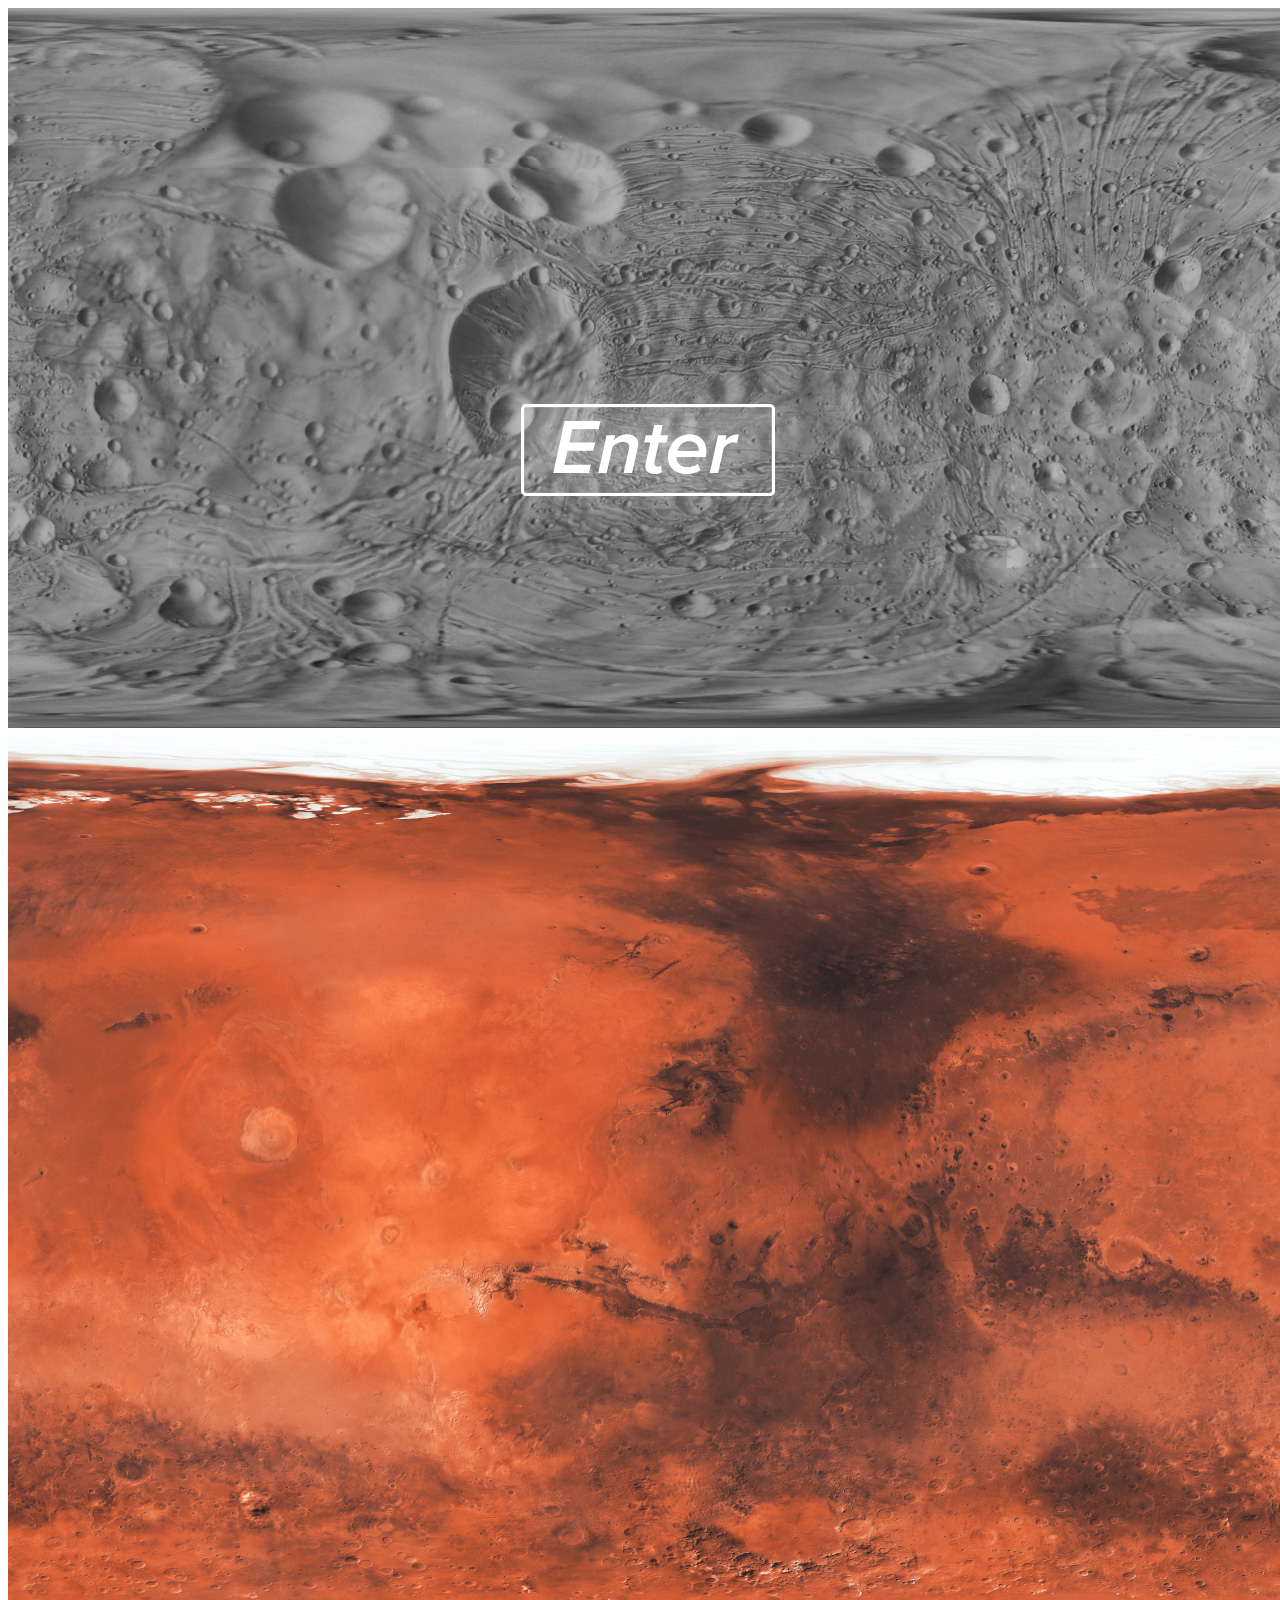
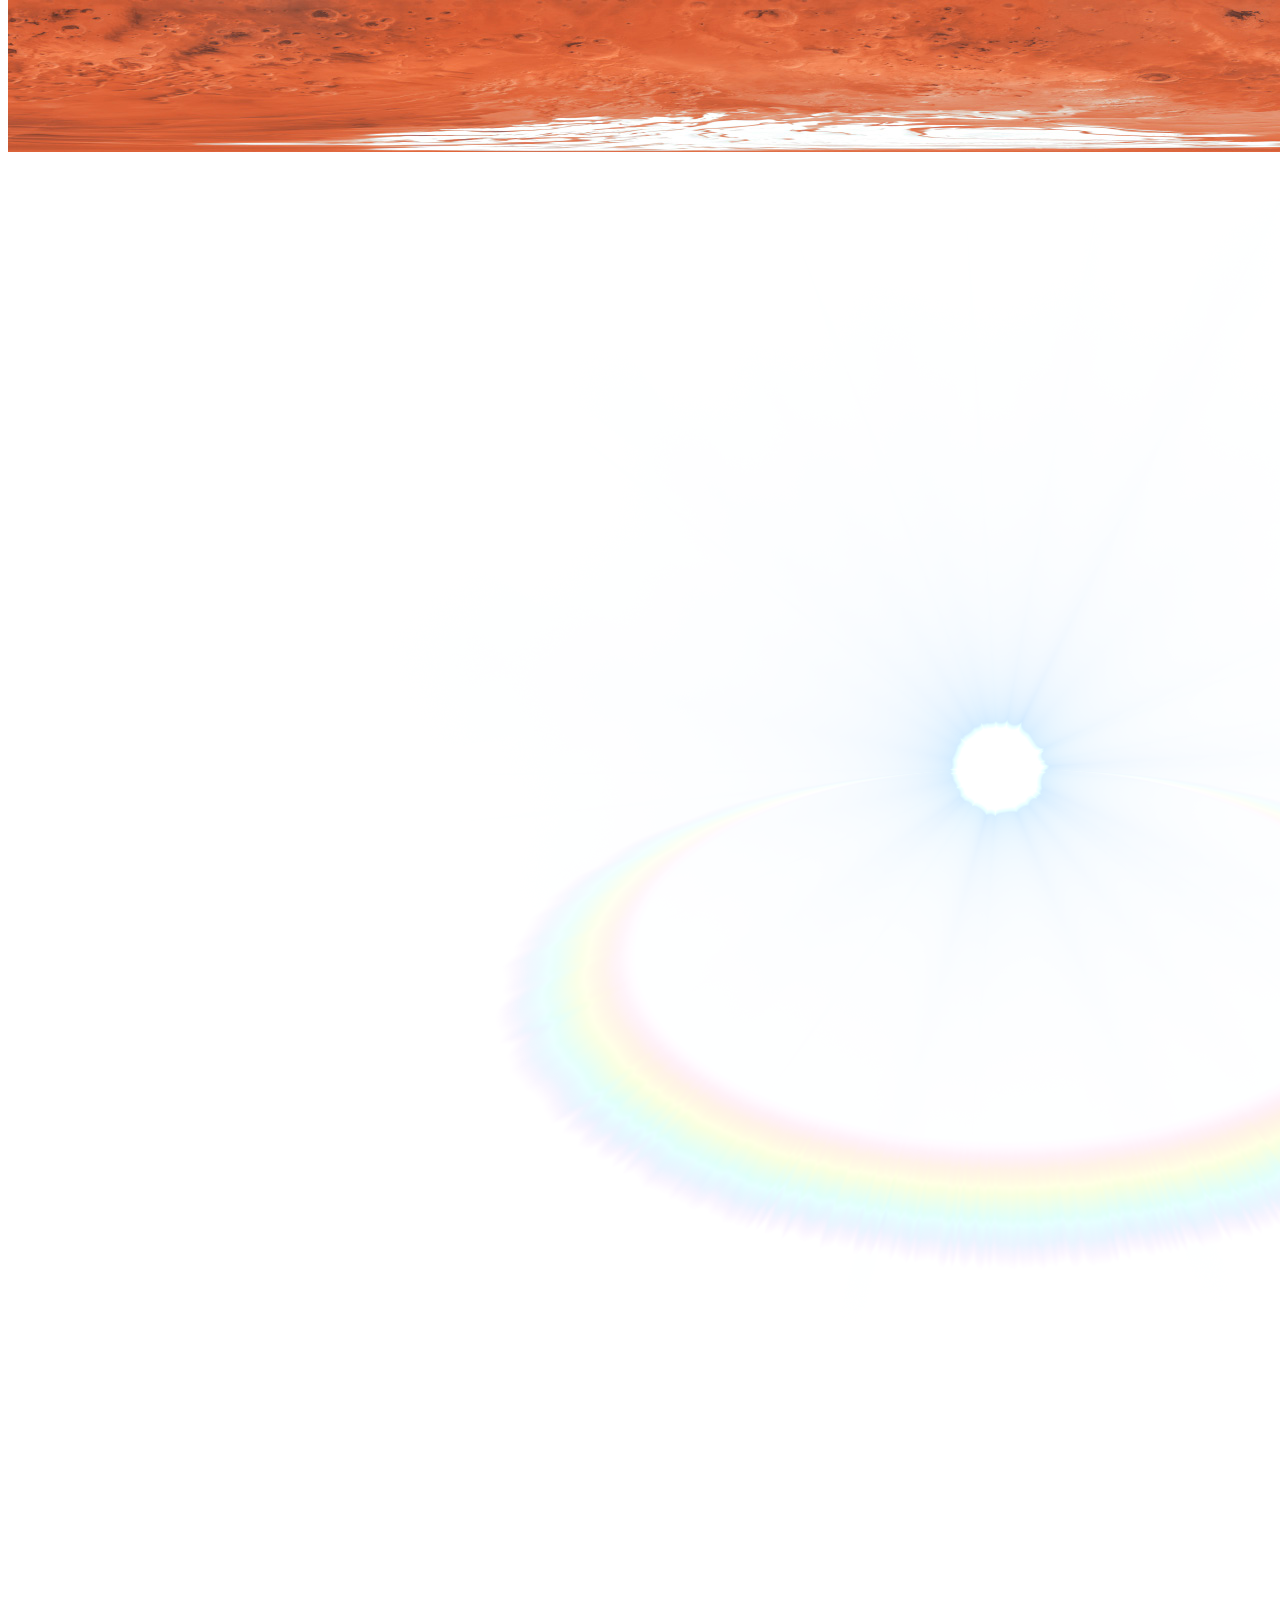
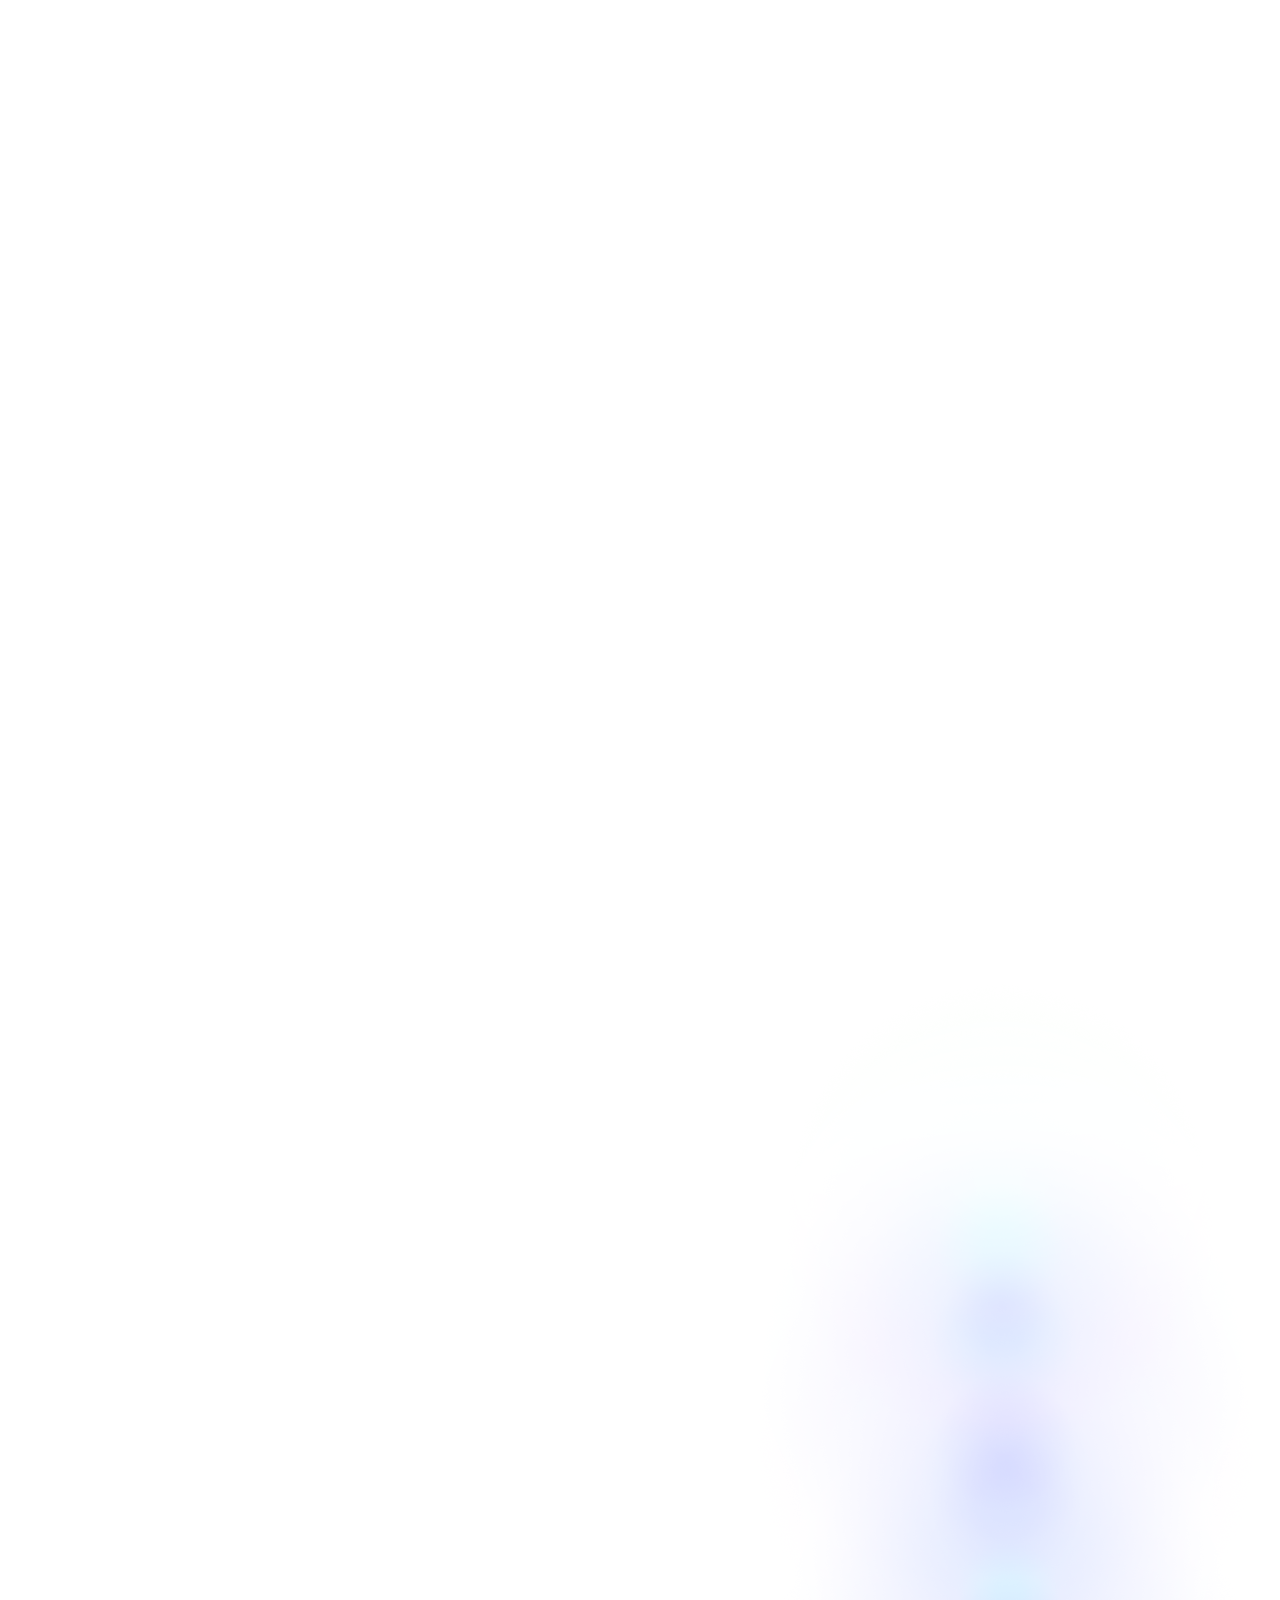
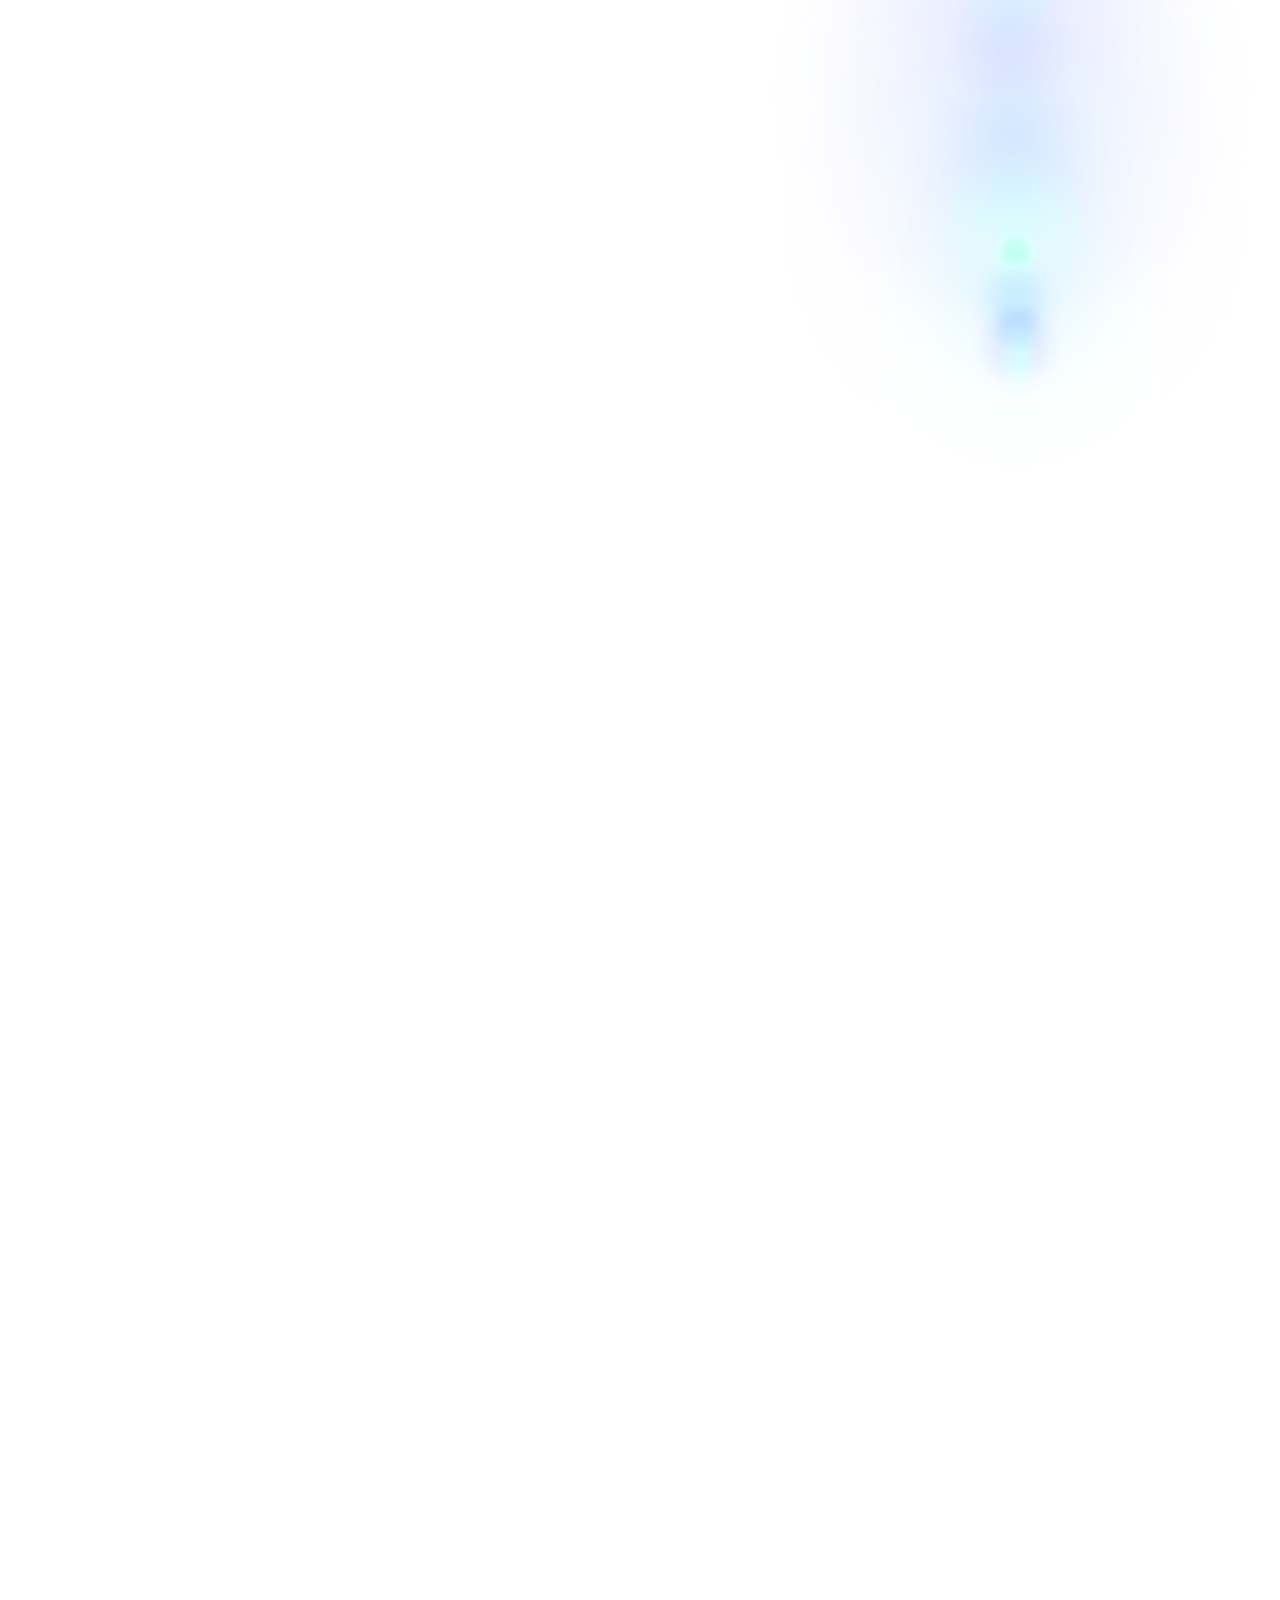
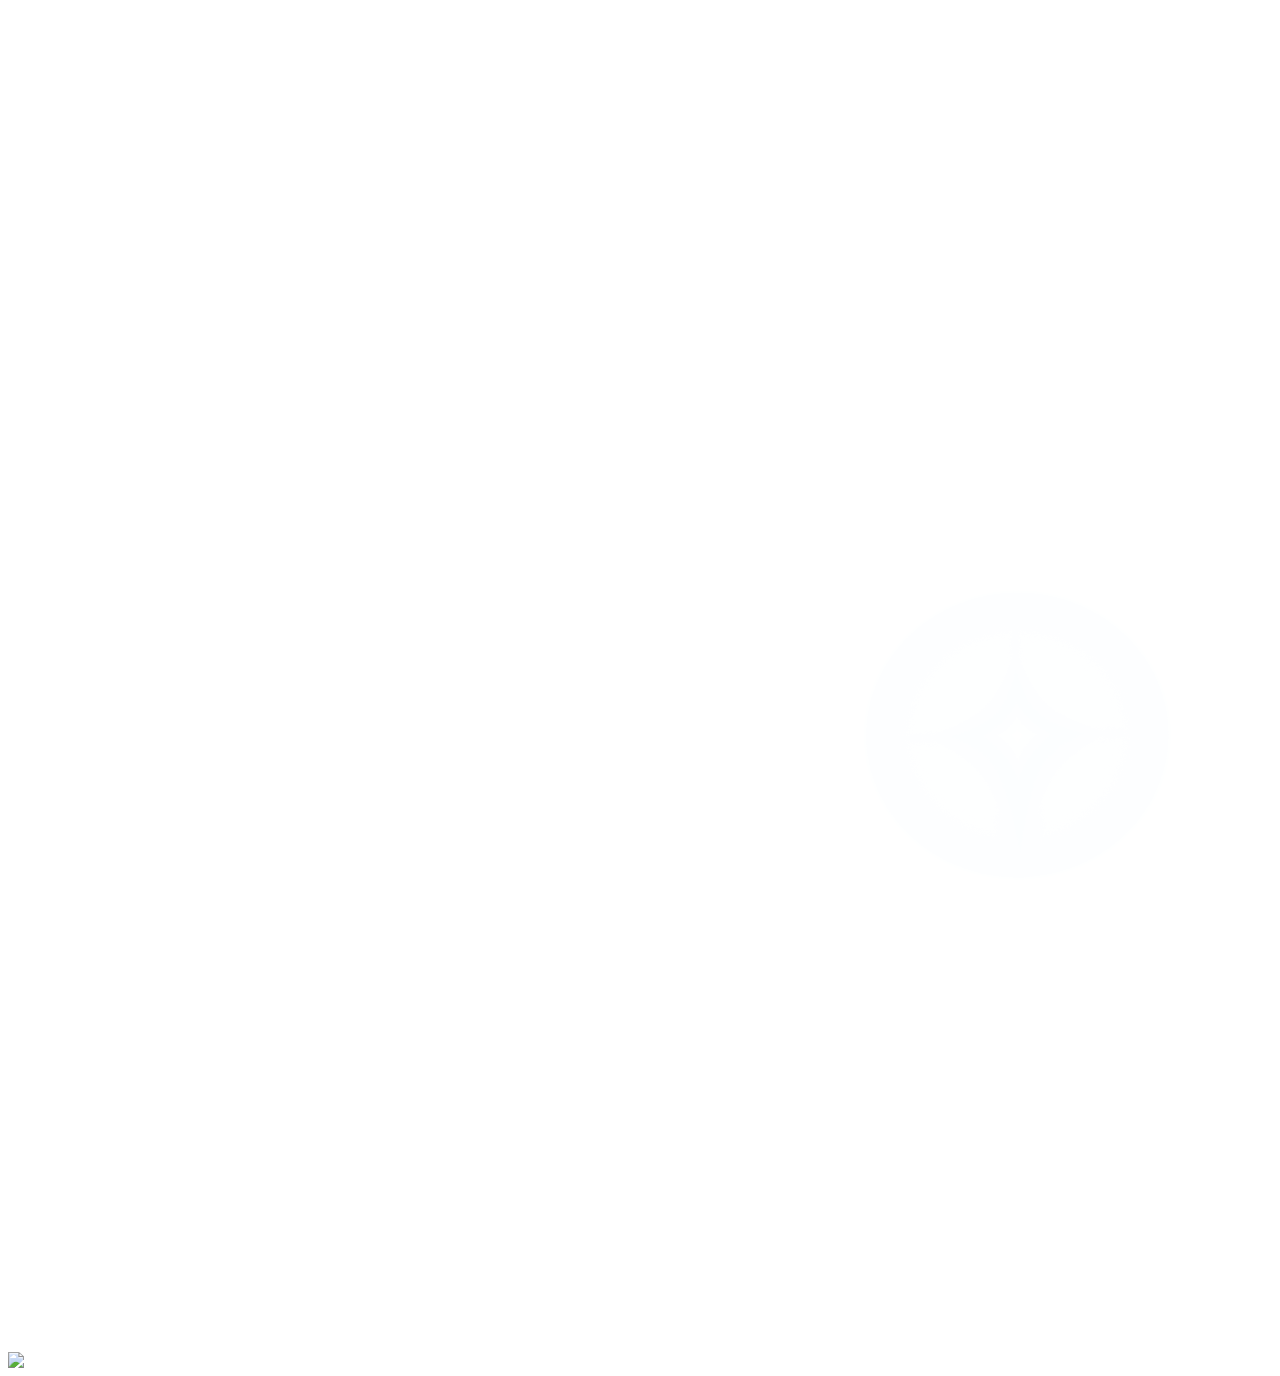
==== phobos.html @ ca73efae "index & noise update" ====
<html>
  <head>
      <title>Phobos Route</title>
      <meta name="description" content="A-Frame Examples">  
      <script src="https://aframe.io/releases/1.1.0/aframe.min.js"></script>
      <script src="https://cdn.rawgit.com/matthewbryancurtis/aframe-star-system-component/db4f1030/index.js"></script>
      <link rel="stylesheet" href="./Scripts/styles.css">
     
     <script>
      
        // runs when user clicks button
         AFRAME.registerComponent('start', {
    
      init: function()
      {
        // block pointer events until buttonEnter is clicked
        let uiDiv = document.getElementById("uiDiv");
        uiDiv.style["pointer-events"] = "auto";
    
        // set up background blocker
        uiDiv.style["background-color"] = "rgba(0, 0, 0, 0.75)";
    
        // indicate clickable with hand cursor (desktop)
        let buttonEnter = document.getElementById("buttonEnter");
        buttonEnter.style.cursor = "pointer";
    
        // fade-in functionality
        let fadeIn = function()
        {
          // allow point events again
          uiDiv.style["pointer-events"] = "none";
    
          // sounds can only be triggered after a mouse interaction
          let soundPlayer = document.querySelector("#ambientSound");
          soundPlayer.components.sound.playSound();
    
          // remove startButton
          buttonEnter.parentNode.remove(buttonEnter);
    
          // fade out uiDiv background
          uiDiv.style["background-color"] = "rgba(0, 0, 0, 0.0)";
            uiDiv.style["transition"] = "background-color 1000ms linear";
        }
    
        // activate for desktop/touchscreen
        buttonEnter.addEventListener('touchstart', fadeIn);
        buttonEnter.addEventListener('mousedown',  fadeIn);
      }
    });
    </script>
  
    </head>
      
<body>
      
      <div class="mainUI" id="uiDiv" oncontextmenu="return false;">
        <!-- centered -->
        <div class="regionUI">
          <div class="buttonUI">
            <img src="./Assets/enter.png" id="buttonEnter" />
          </div>
        </div>
      </div>

      <!-- noise overlay -->
      <!--div>
        <img class=overlay src="./Assets/noisetest.png" width=100% height=100%>
      </div-->
      
    <a-scene fog="type: exponential; color: #000; density: .0035" start>
      
      <a-assets>
        <img id="phobos" src="./Assets/phobos.jpg">
        <img id="mars" src="./Assets/mars.jpg">
        <img id="flareasset" src="./Assets/flare.png">
        <img id="iris" src="./Assets/irissolo.png">
        <img id="caustic" src="./Assets/causticsolo.png">
        <img id="sky" src="./Assets/spacesky.jpg">
        <a-asset-item id="satellite" src="./Assets/satellite.obj"></a-asset-item>
        <a-asset-item id="satellitemtl" src="./Assets/satellite.mtl"></a-asset-item>
        <a-asset-item id="rock" src="./Assets/rock.obj"></a-asset-item>
        <audio id="phobosroute" src="./Assets/phobosroute.mp3" preload="auto"></audio>
      </a-assets>

      <!--Vibes-->
      <a-entity id="ambientSound" sound="src: #phobosroute; loop: true; positional: false;"></a-entity>

      <!--Camera-->
      <a-entity camera look-controls wasd-controls="acceleration:10" position="0 1.6 50"></a-entity>
      
      <!--Lights-->
      <a-entity light="type: directional; color: #EEE; intensity: 2" position="-5 4 0" angle="45"></a-entity>
      <a-entity light="type: ambient; color: #EEE; intensity: .05" position="-100 1 0"></a-entity>
     
      <!--Flare-->
      <a-image src=#flareasset material="fog: false" position="-5 10 400" scale="650 650 650"></a-image>
      <a-image src=#iris material="fog: false" position="-5 25 350" scale="650 650 650"></a-image>
      <a-image src=#caustic position="-5 50 110" scale="300 300 300"></a-image>

      <!--Planets-->
      <a-entity obj-model="obj: #rock" scale=".25 .25 .55" src="#phobos" position="-100 0 -150"></a-entity>
      <a-sphere scale="500 500 500" rotation="-45 -25 -45" src="#mars" roughness=".75" segments-width="72" segments-height="72" position="-100 0 -650"></a-sphere>
      <a-sky src="#sky"></a-sky>

      <!--Scenic-->
      <a-entity obj-model="obj: #satellite" color="#000" position="0 0 -20" scale= ".5 .5 .5" rotation="45 45 45">
        <a-sphere color="green" position="4 0 0" scale=".25 .25 .25" animation="property: opacity; dur: 2000; from: 1; to: 0; loop: true; direction: alternate;"></a-sphere>
        <a-sphere color="yellow" position="3.75 0 0" scale=".15 .15 .15" animation="property: opacity; dur: 3000; from: 1; to: 0; loop: true; direction: alternate;"></a-sphere>
      </a-entity>
      <a-entity star-system= "count: 50000; radius: 450;" material="fog: false"></a-entity>

    </a-scene>


</body>
</html>
---- Scripts/styles.css ----
.mainUI
{
  border: 0px solid pink; 
  position: fixed; 
  top: 0px;  
  width:100%; height:100%; 
  z-index: 1; 
  pointer-events: none; /* allow click-through in transparent areas */
  display: flex;
  align-items: center;
    justify-content: center;
}

.regionUI
{
  border: 0px solid yellow;
  position: absolute; 
  display: flex;
  flex-direction: row;
  pointer-events: none;
}

.buttonUI
{
  border: 0px solid lime;
  display: flex;
  flex-direction: column;
  justify-content: center;
  pointer-events: auto;	
  filter: drop-shadow(0px 0px 20px white);
}

.overlay {
  position: fixed;
  width: 100%;
  height: 100%;
  pointer-events: none; /* allow click-through in transparent areas */
  left: 0;
  top: 0;
  z-index: 10;
}
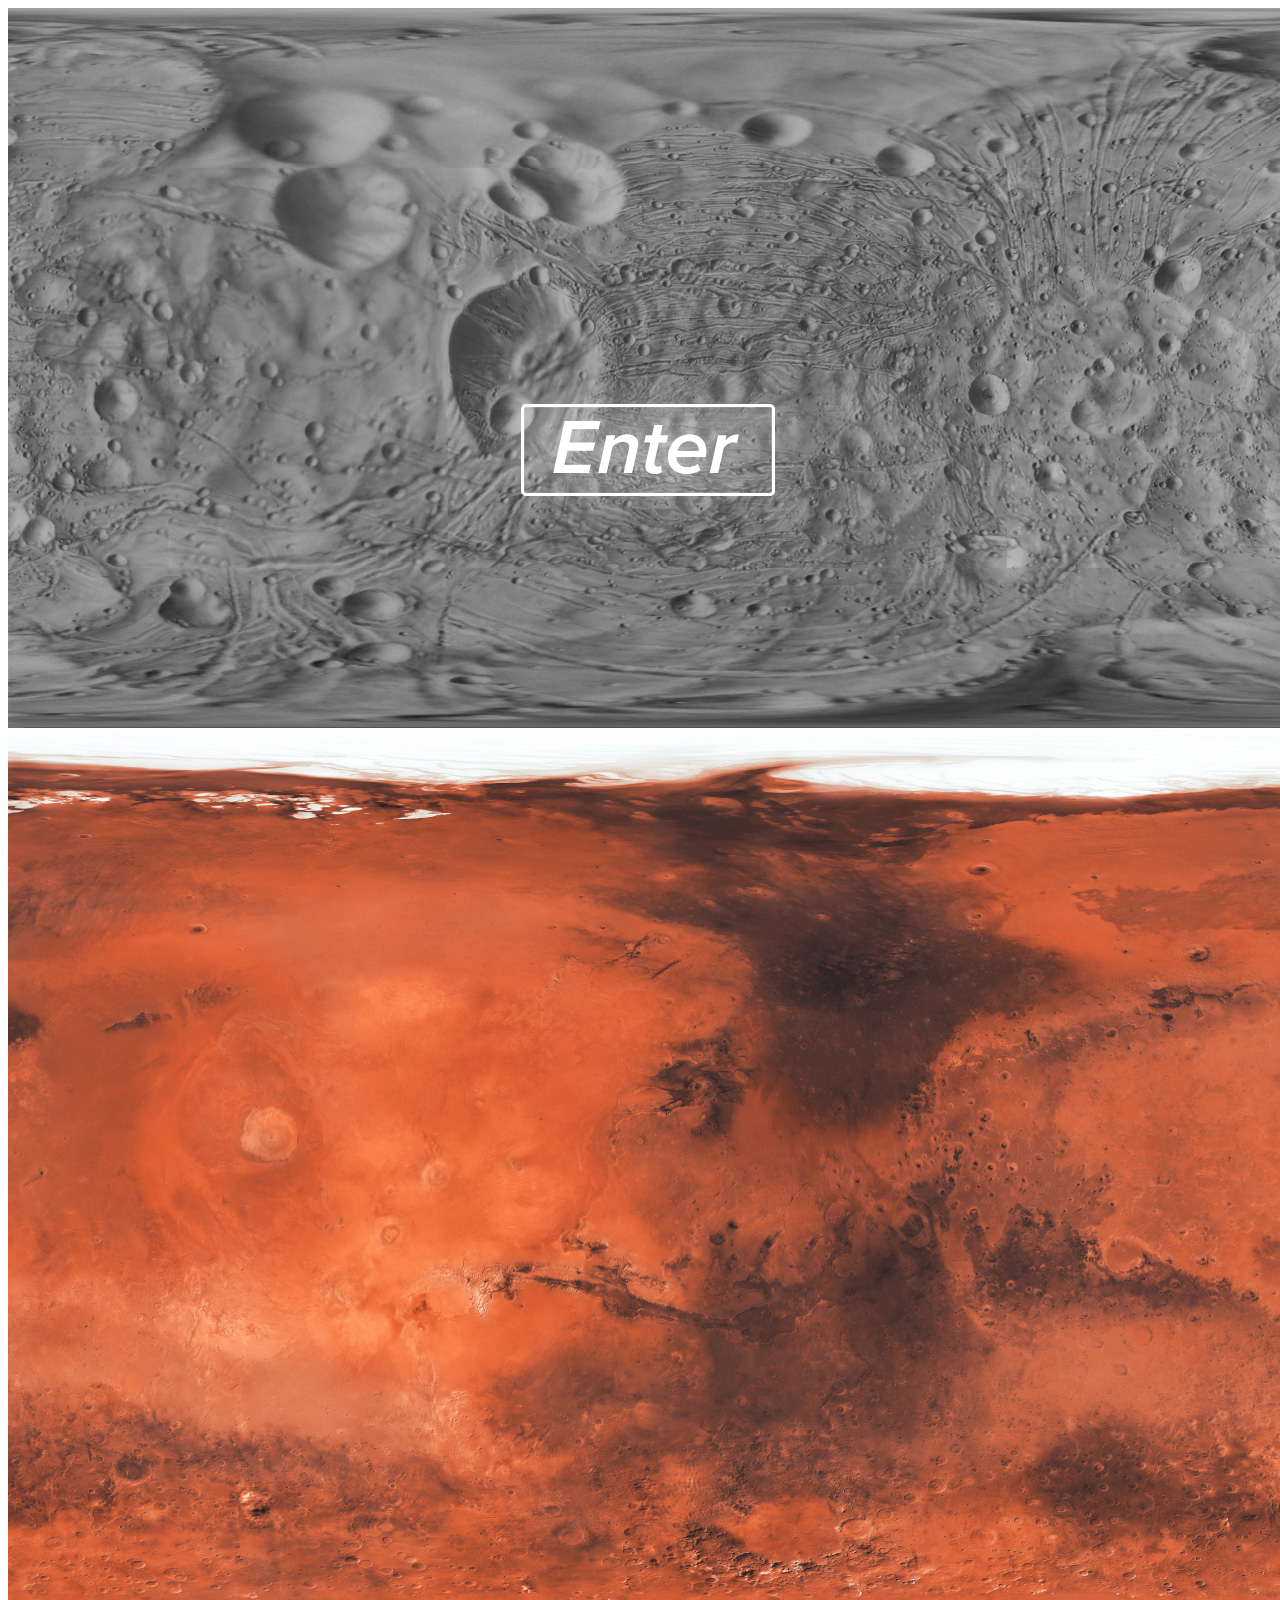
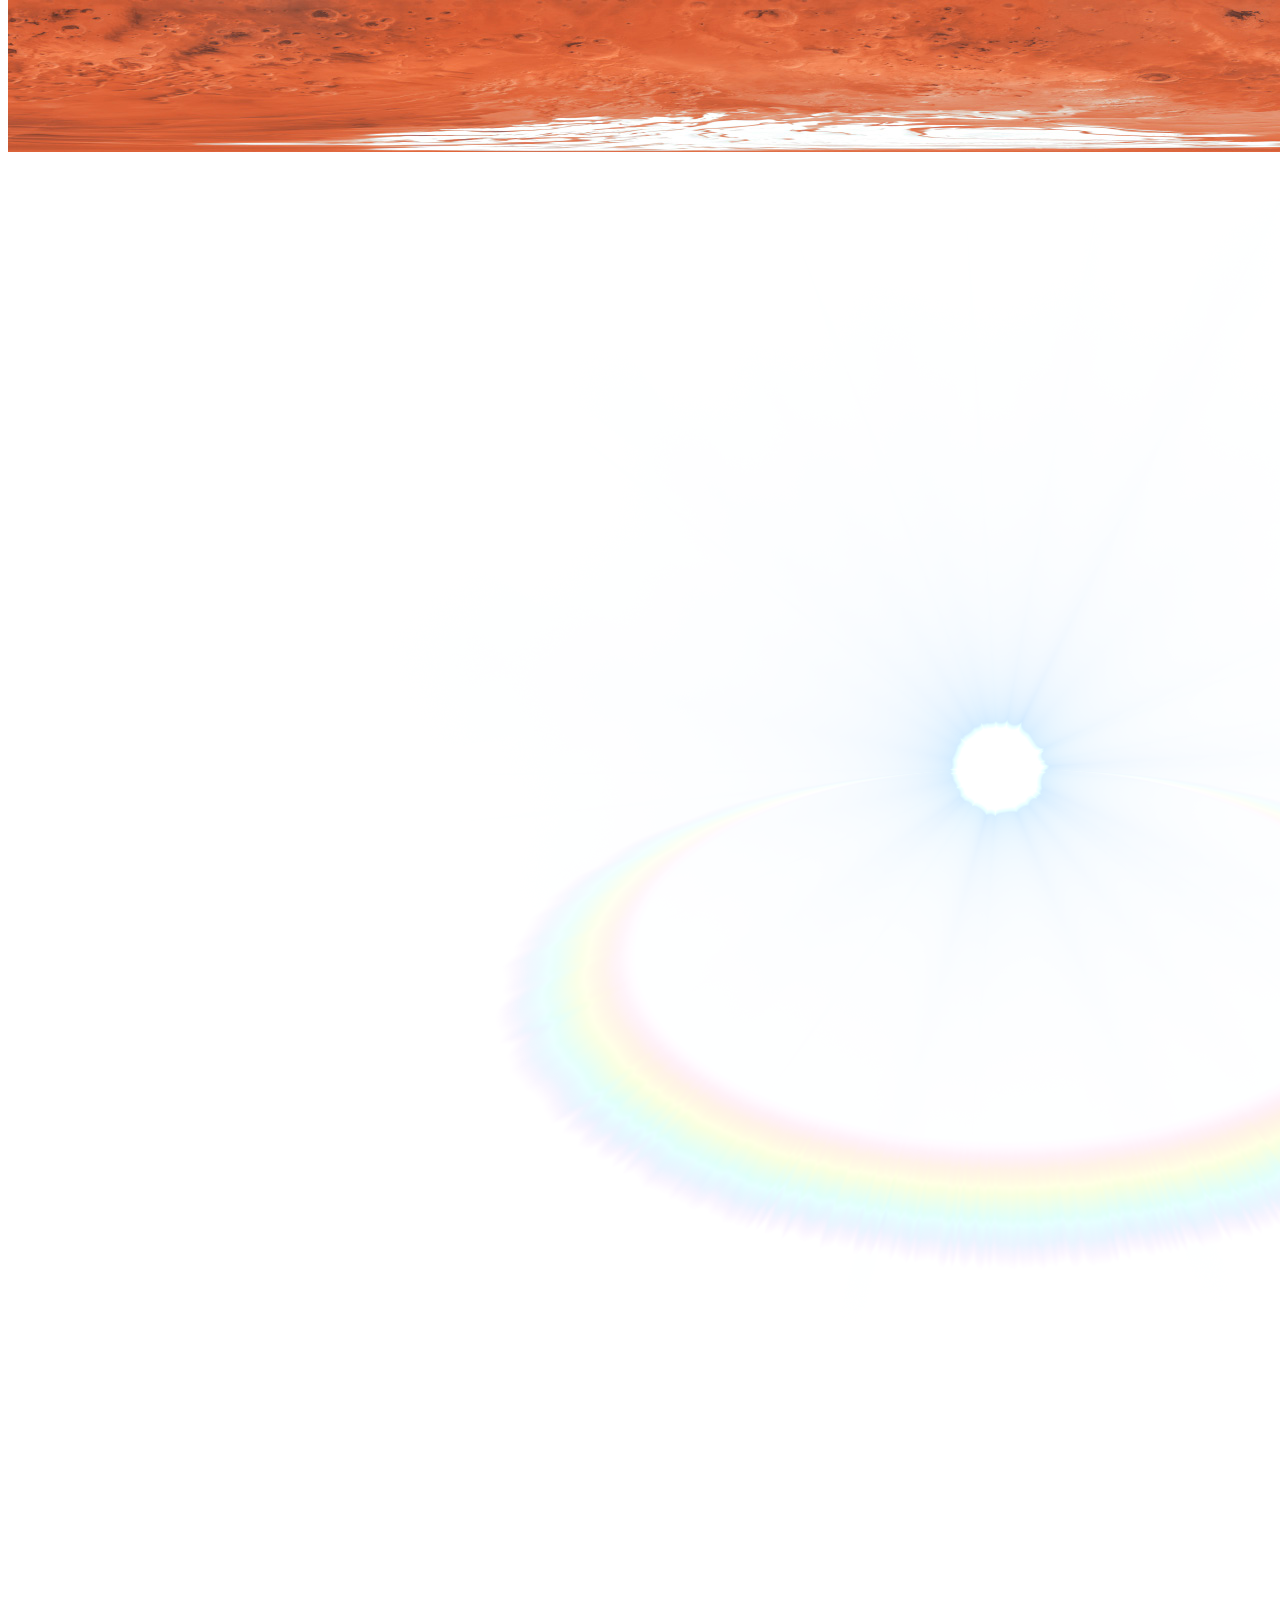
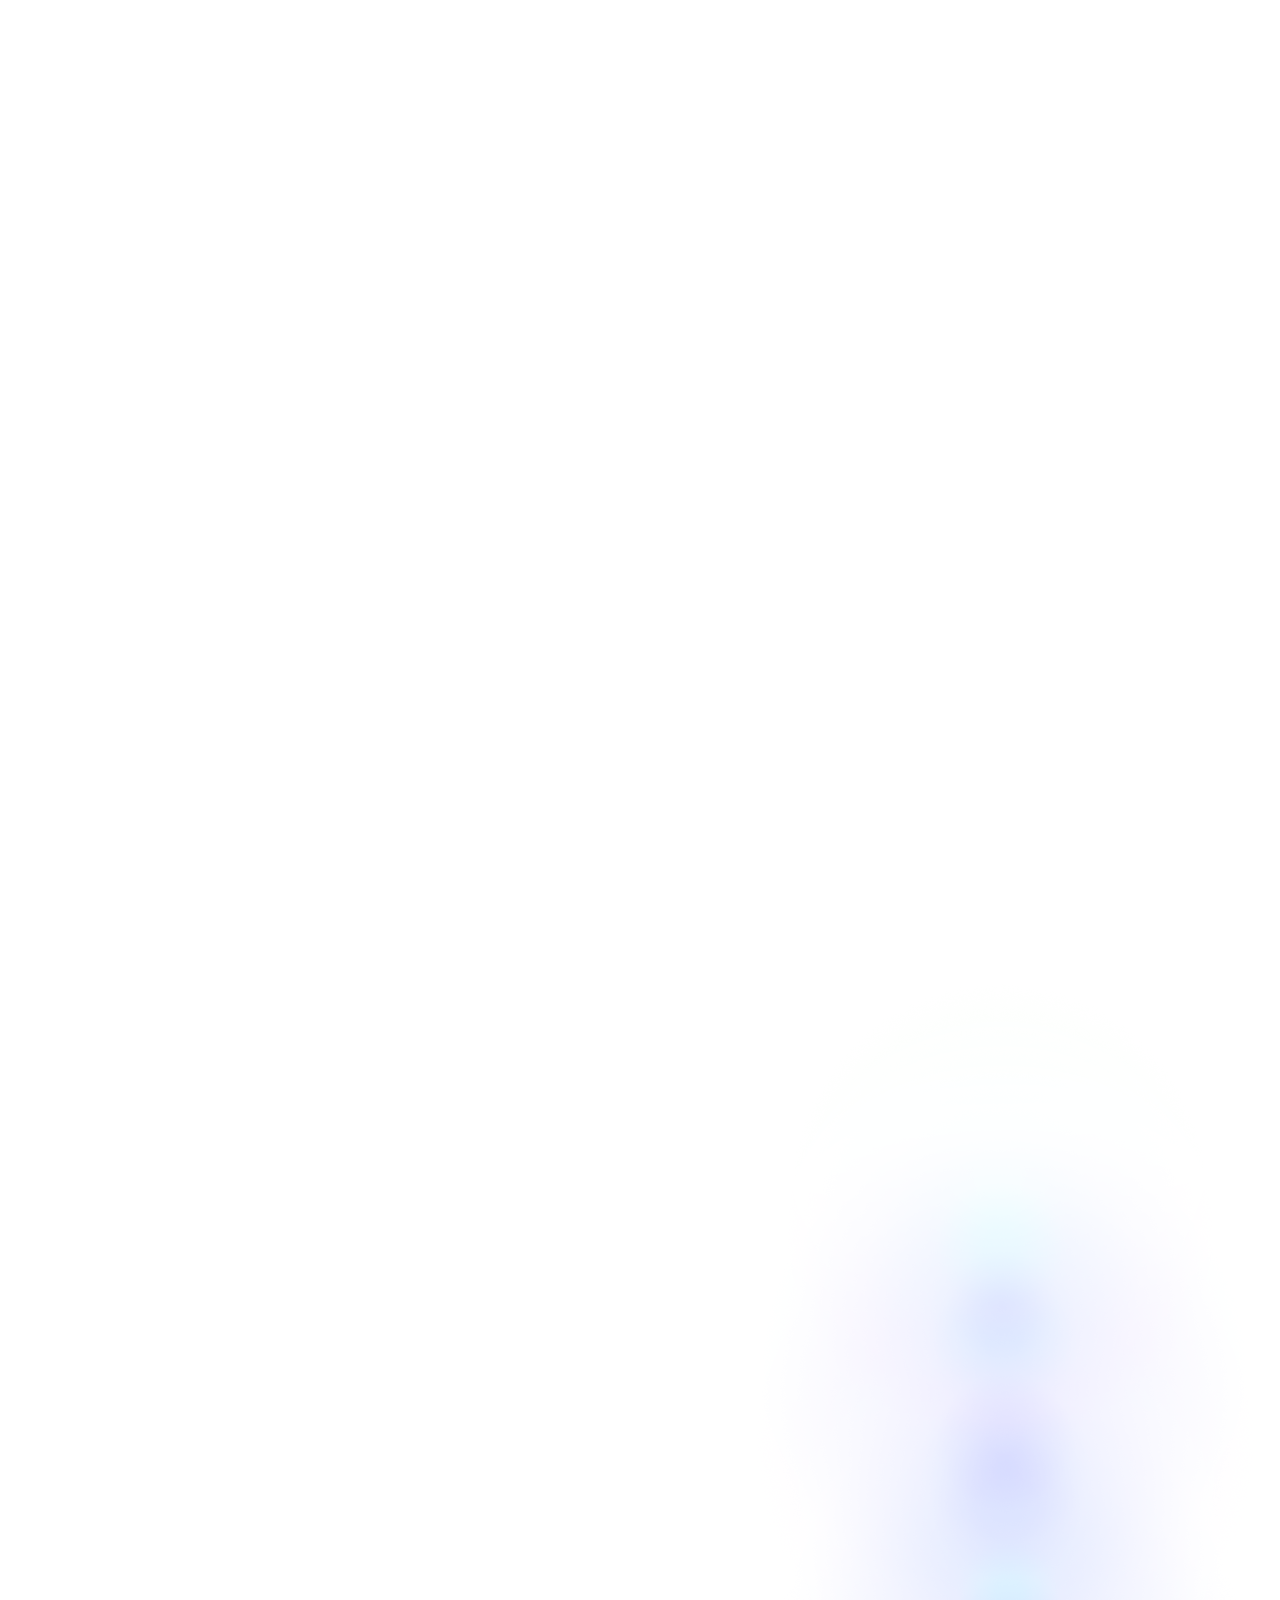
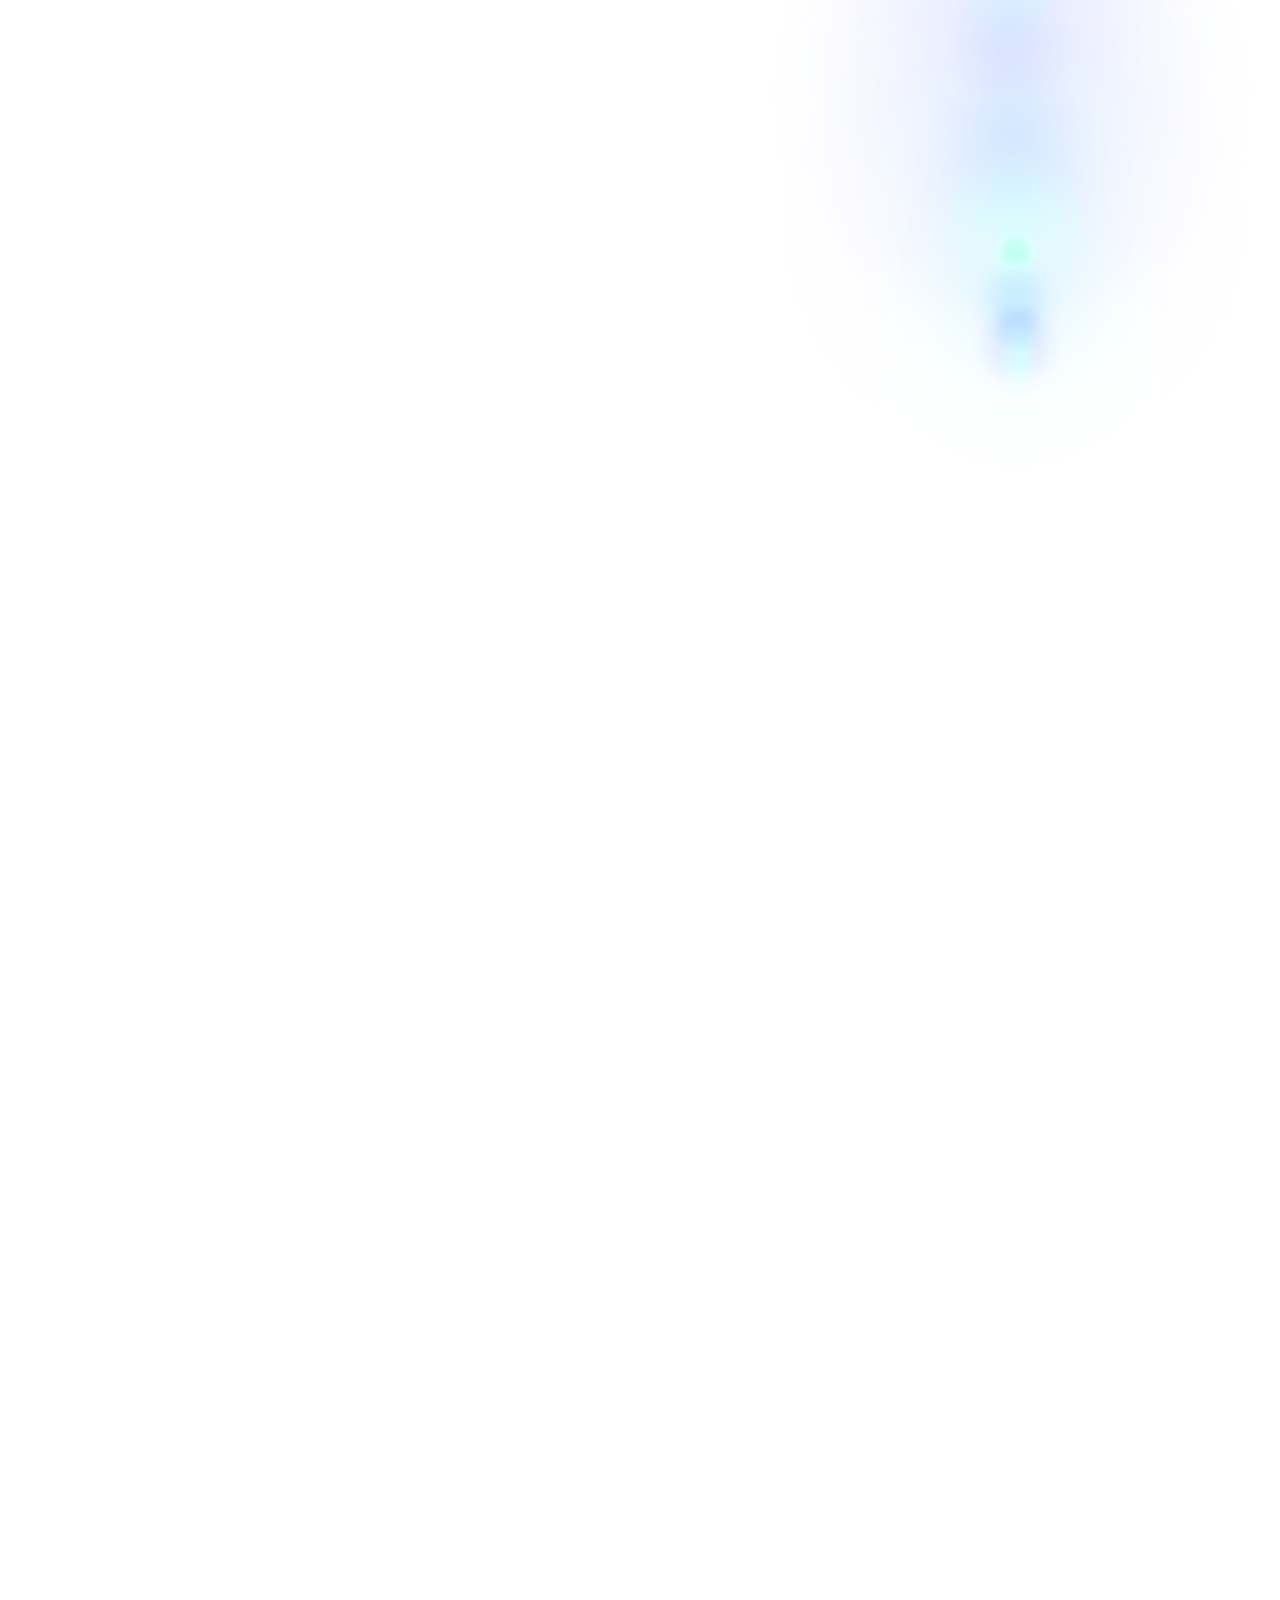
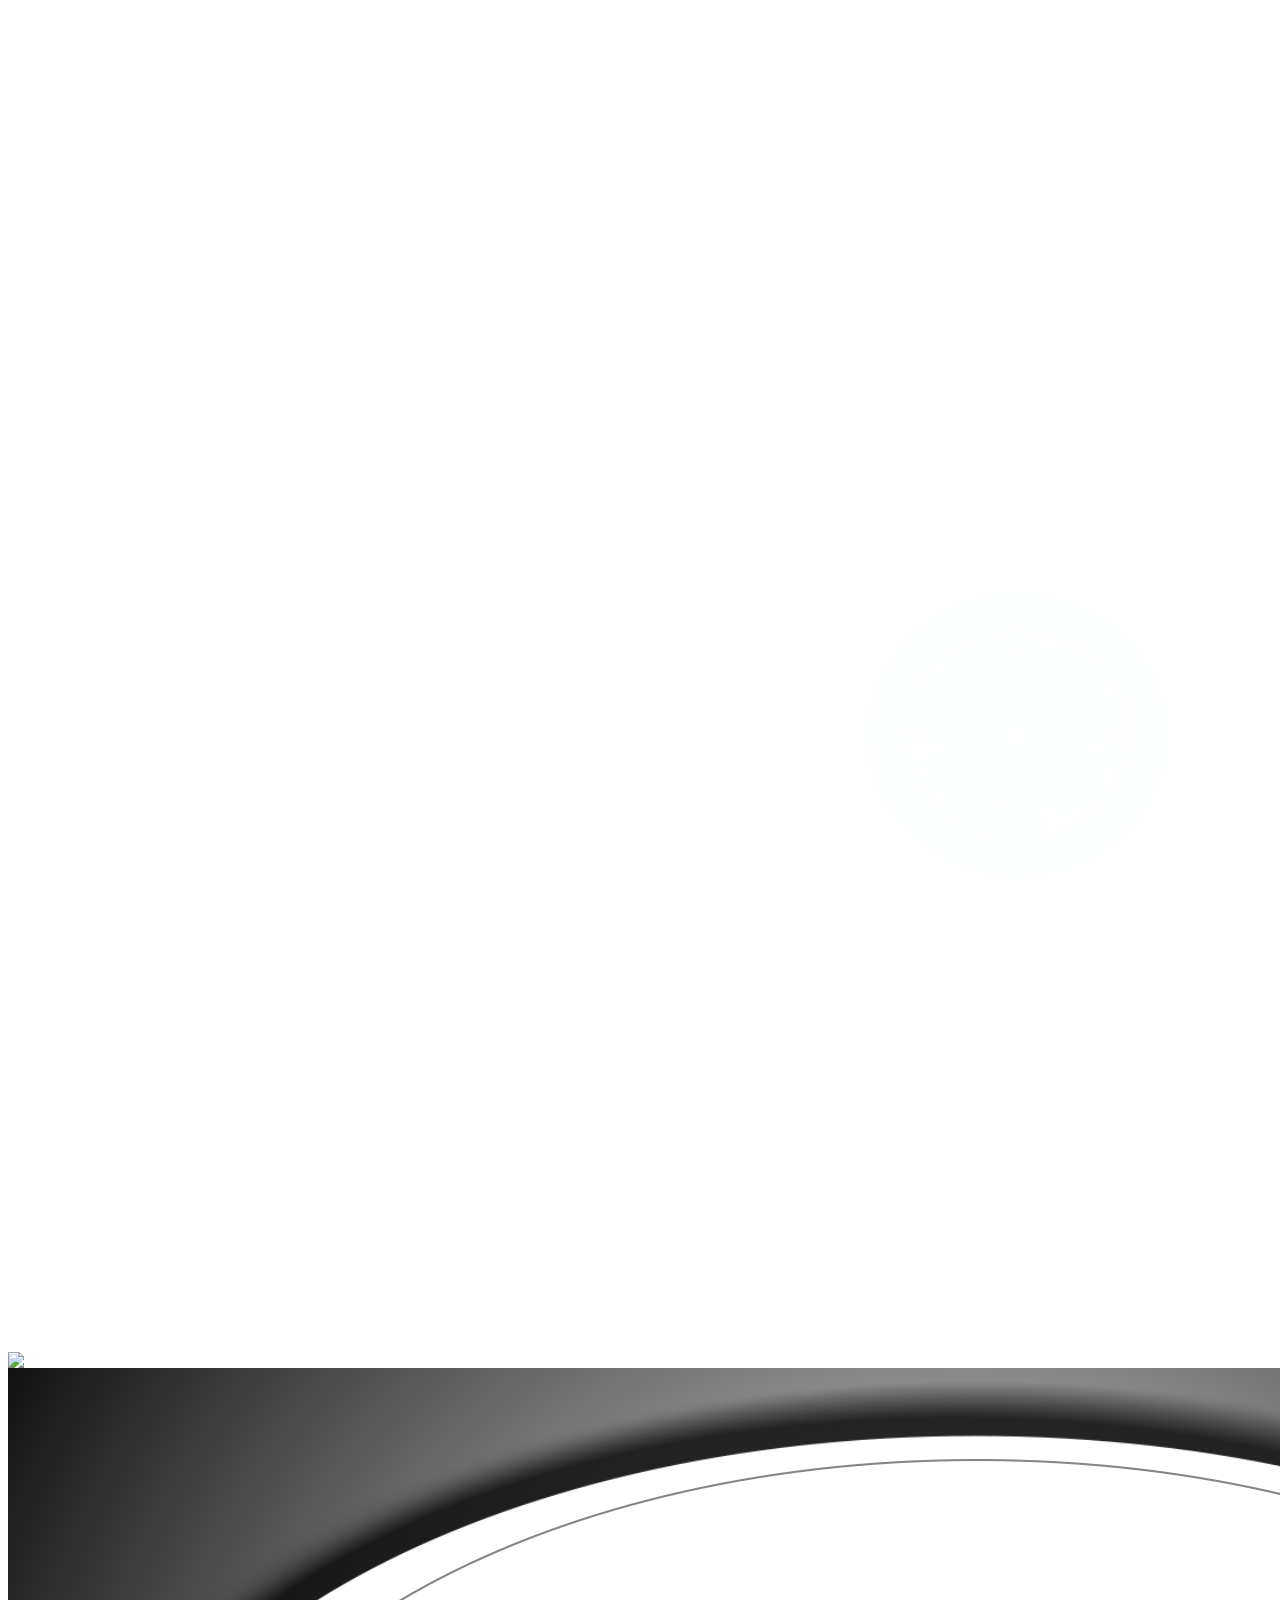
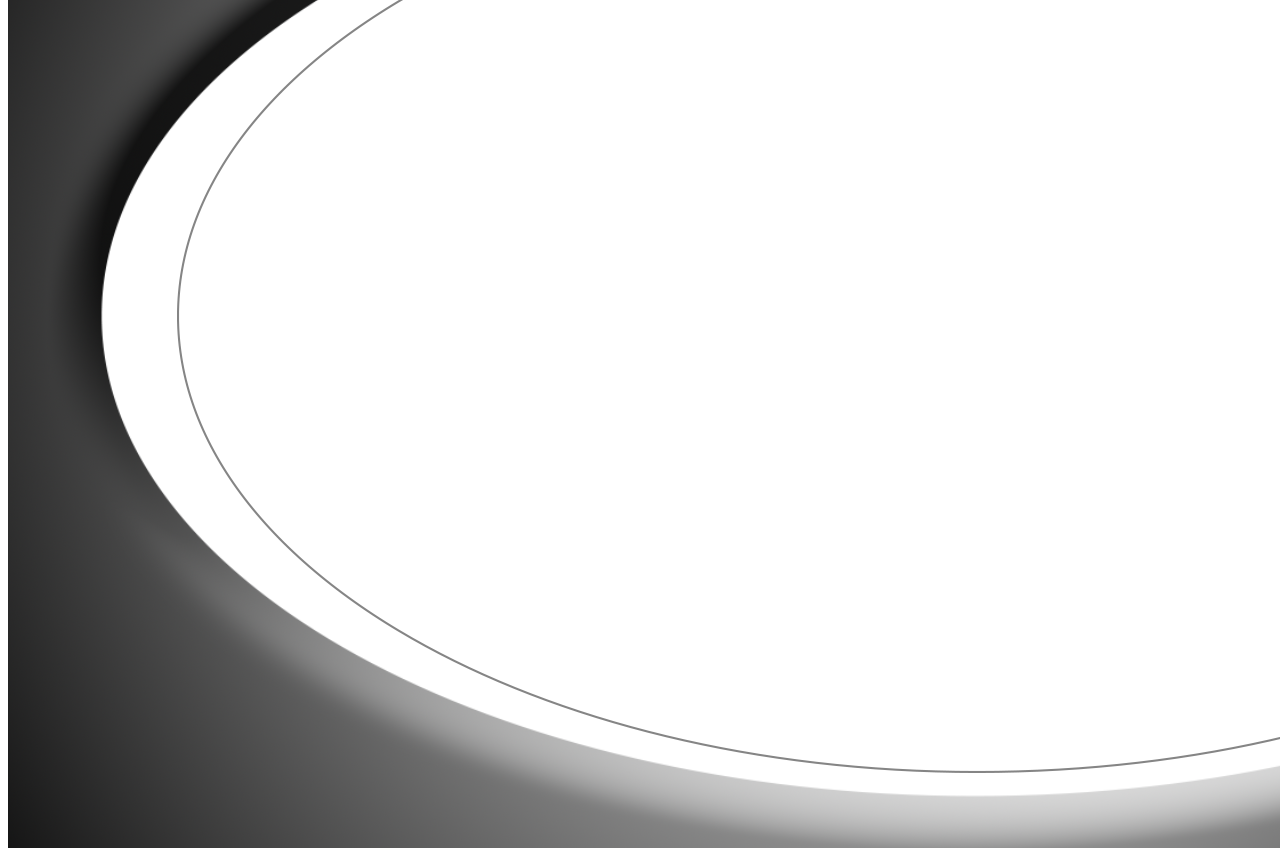
==== commit 7895cc39: "Helmet" ====
--- a/phobos.html
+++ b/phobos.html
@@ -76,17 +76,21 @@
         <img id="iris" src="./Assets/irissolo.png">
         <img id="caustic" src="./Assets/causticsolo.png">
         <img id="sky" src="./Assets/spacesky.jpg">
+        <img id="helmet" src="./Assets/Helmet.png">
         <a-asset-item id="satellite" src="./Assets/satellite.obj"></a-asset-item>
+        <a-asset-item id="truck" src="./Assets/freight.glb"></a-asset-item>
         <a-asset-item id="satellitemtl" src="./Assets/satellite.mtl"></a-asset-item>
         <a-asset-item id="rock" src="./Assets/rock.obj"></a-asset-item>
         <audio id="phobosroute" src="./Assets/phobosroute.mp3" preload="auto"></audio>
       </a-assets>
 
       <!--Vibes-->
-      <a-entity id="ambientSound" sound="src: #phobosroute; loop: true; positional: false;"></a-entity>
+      <a-entity id= "ambientSound" sound="src: #phobosroute; loop: true; positional: false;"></a-entity>
 
       <!--Camera-->
-      <a-entity camera look-controls wasd-controls="acceleration:10" position="0 1.6 50"></a-entity>
+      <a-entity id="rig" camera look-controls wasd-controls="acceleration:10" position="0 1.6 50"> 
+        <a-image src="#helmet" rotation="0 -180 0" position="0 0 -2" scale="8 5 5"></a-image>
+      </a-entity>
       
       <!--Lights-->
       <a-entity light="type: directional; color: #EEE; intensity: 2" position="-5 4 0" angle="45"></a-entity>
@@ -101,6 +105,9 @@
       <a-entity obj-model="obj: #rock" scale=".25 .25 .55" src="#phobos" position="-100 0 -150"></a-entity>
       <a-sphere scale="500 500 500" rotation="-45 -25 -45" src="#mars" roughness=".75" segments-width="72" segments-height="72" position="-100 0 -650"></a-sphere>
       <a-sky src="#sky"></a-sky>
+      
+      <!--Truck-->
+      <a-entity gltf-model="#truck" position="0 0 0" scale= ".015 .015 .015" rotation="0 0 0" ></a-entity>
 
       <!--Scenic-->
       <a-entity obj-model="obj: #satellite" color="#000" position="0 0 -20" scale= ".5 .5 .5" rotation="45 45 45">
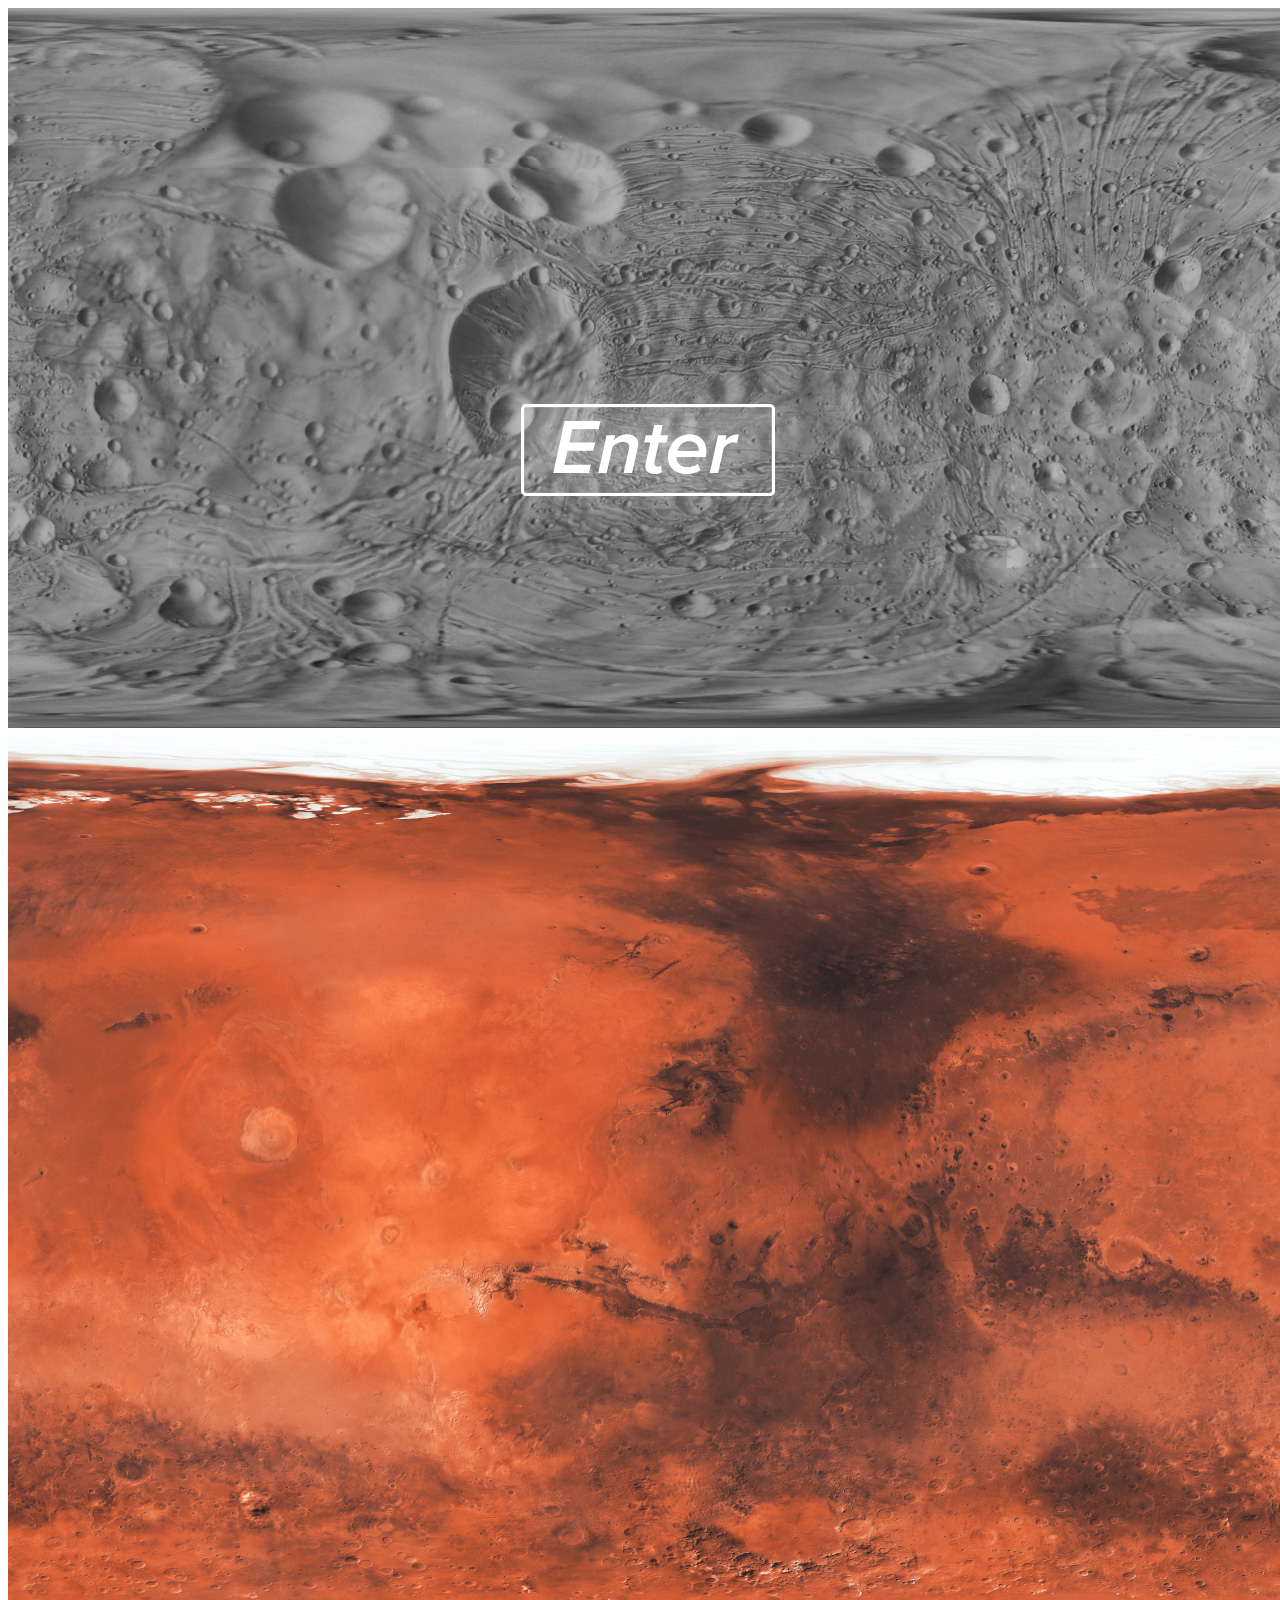
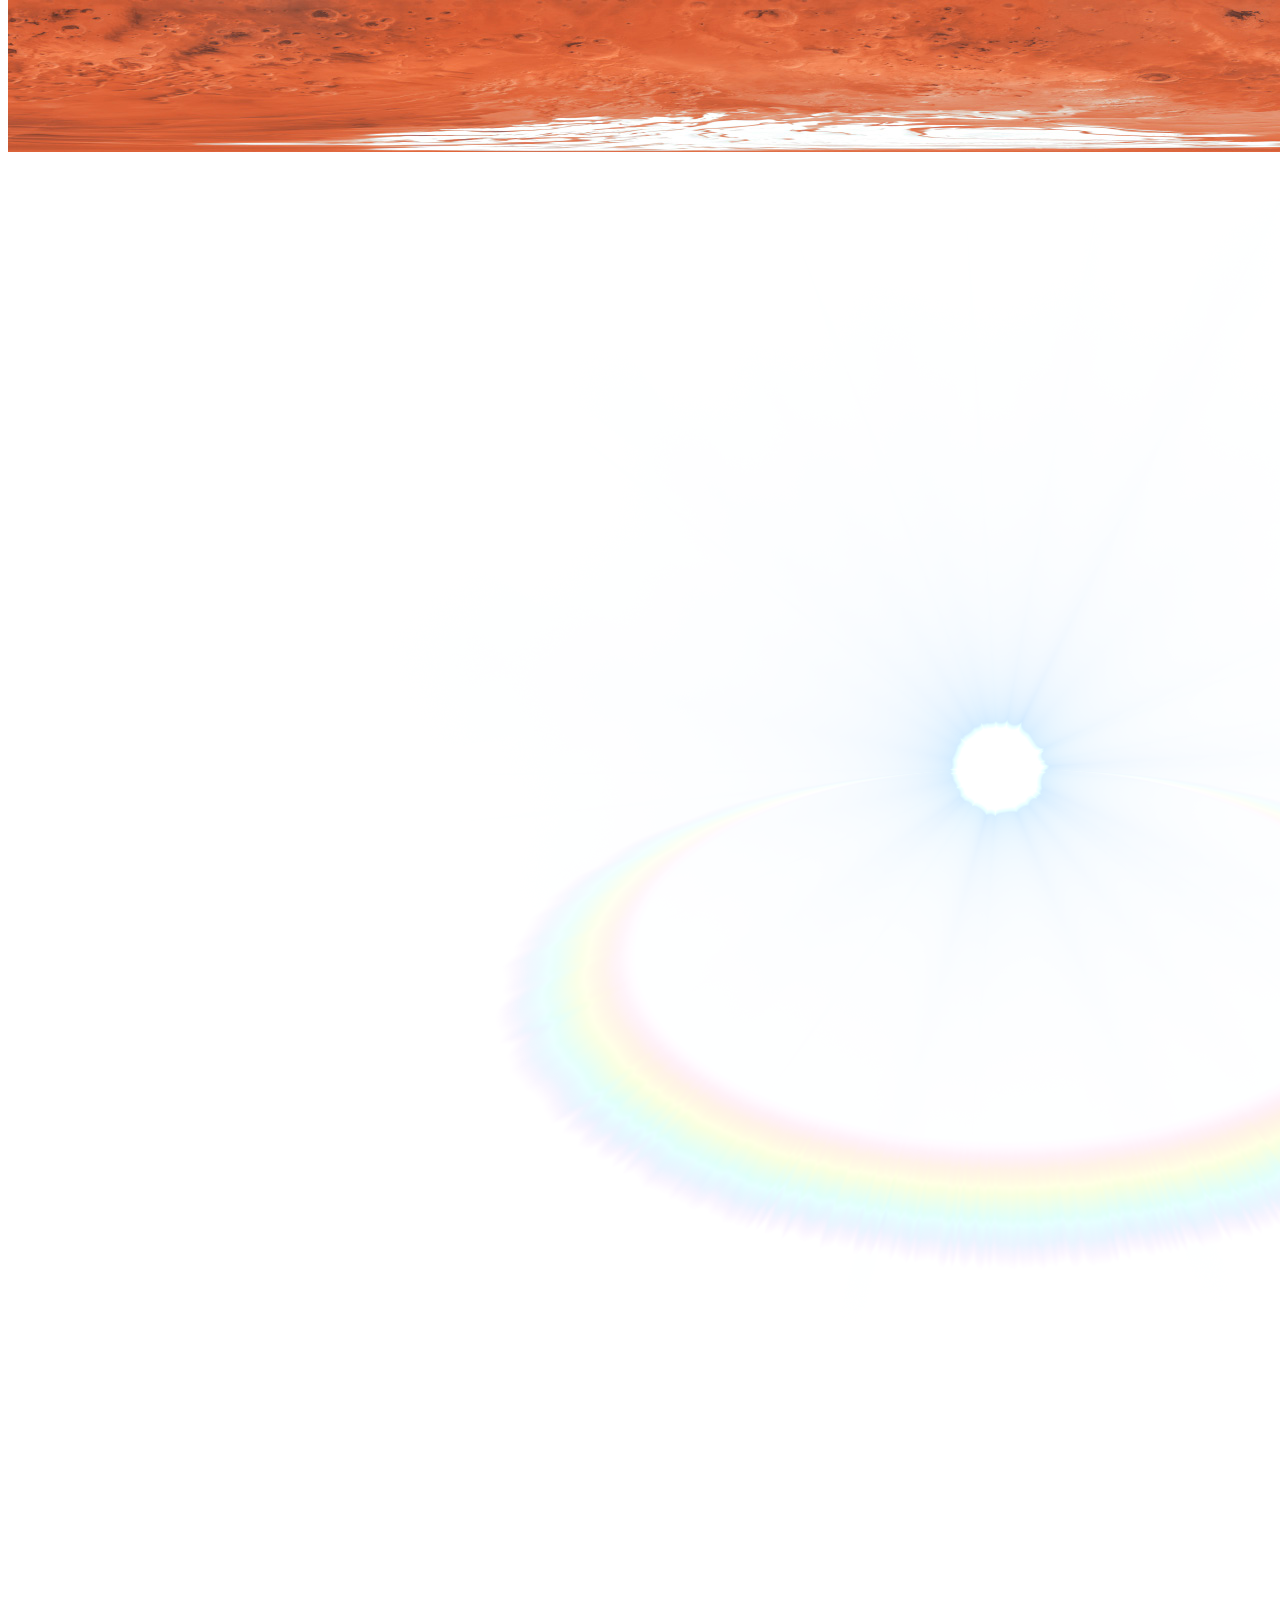
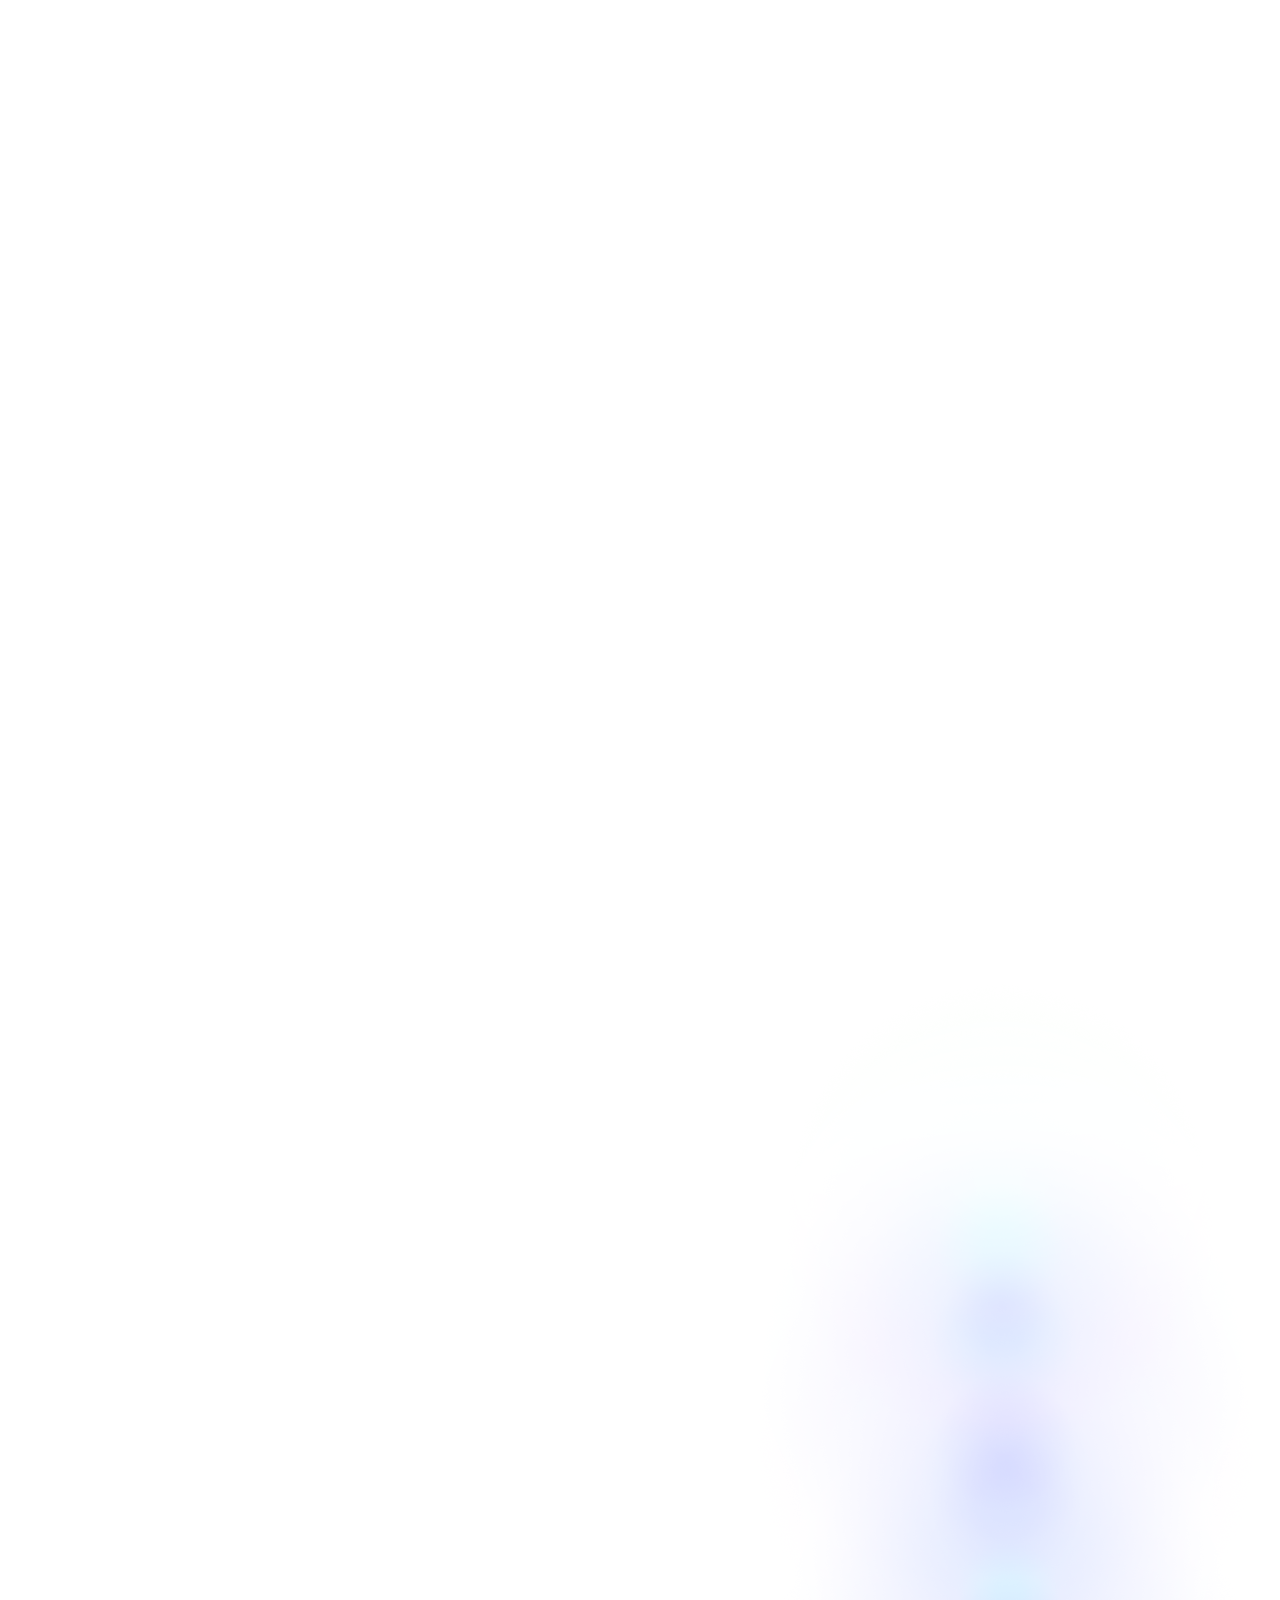
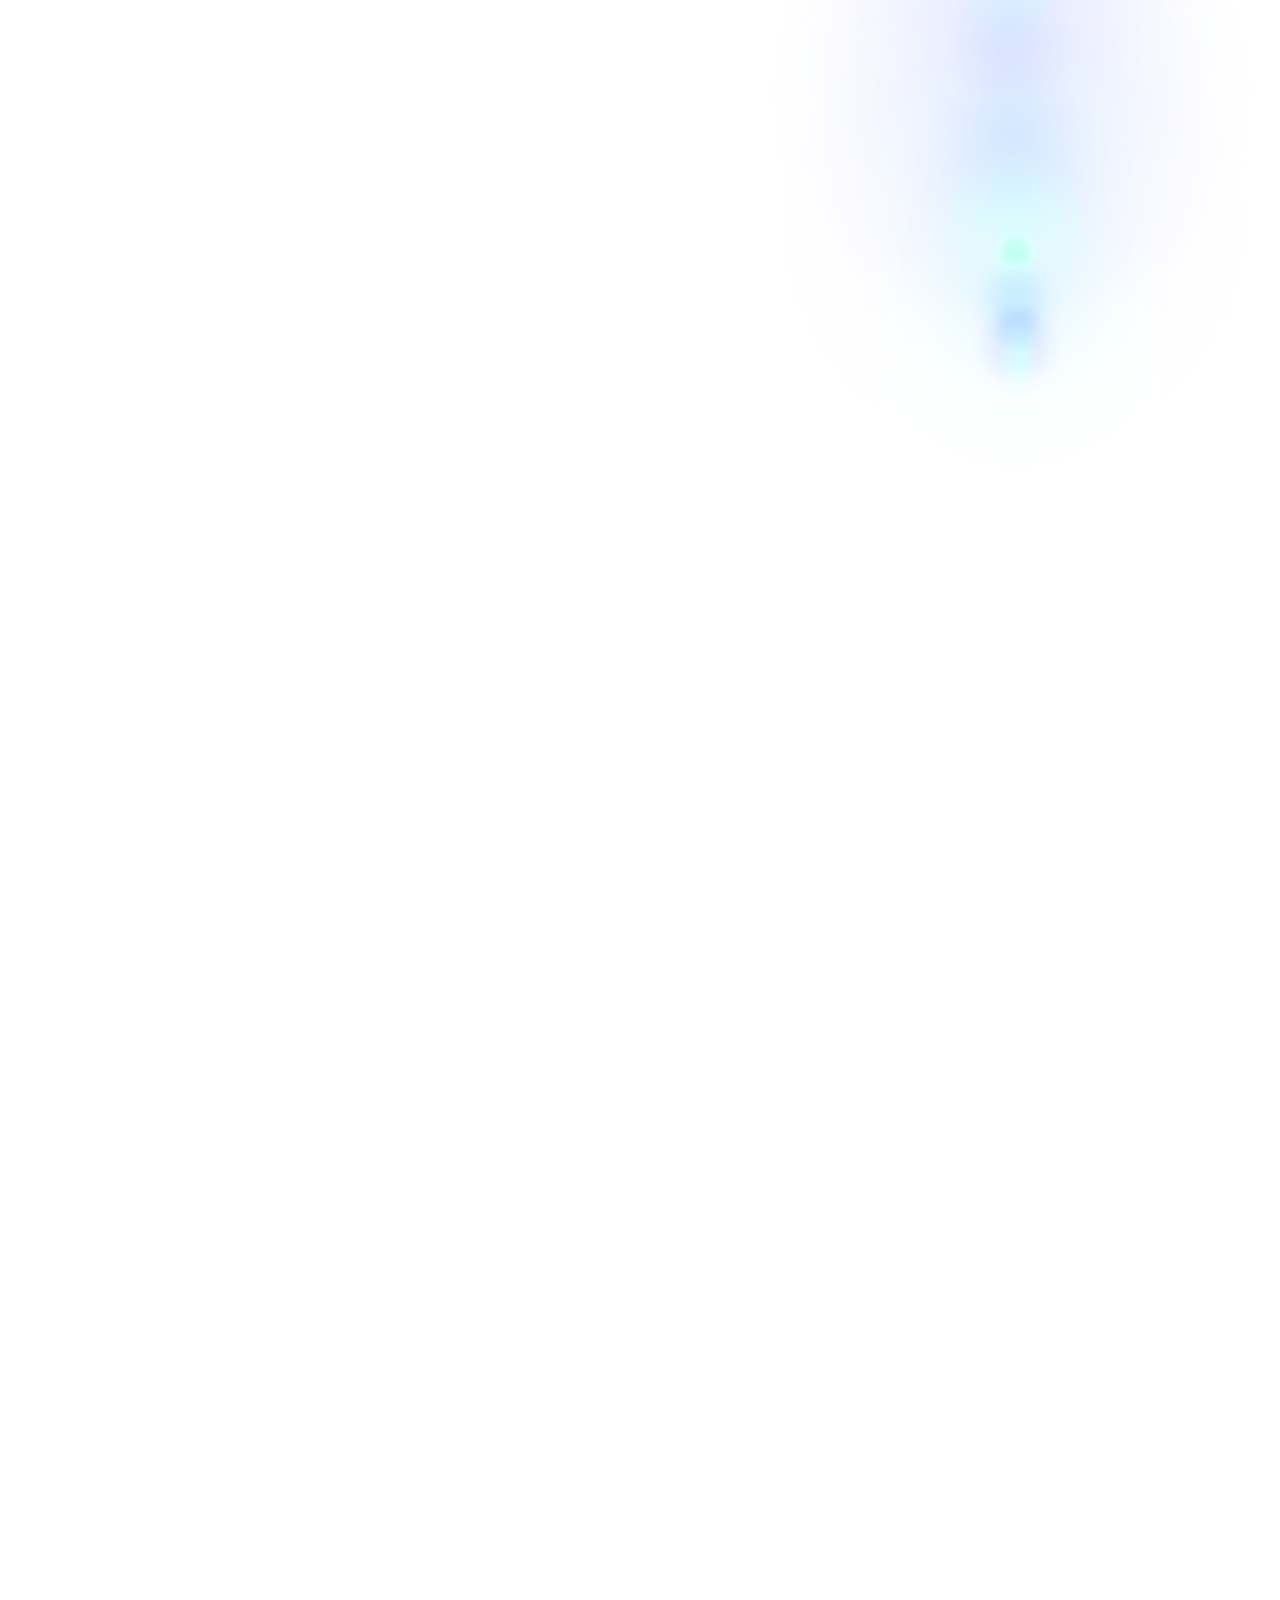
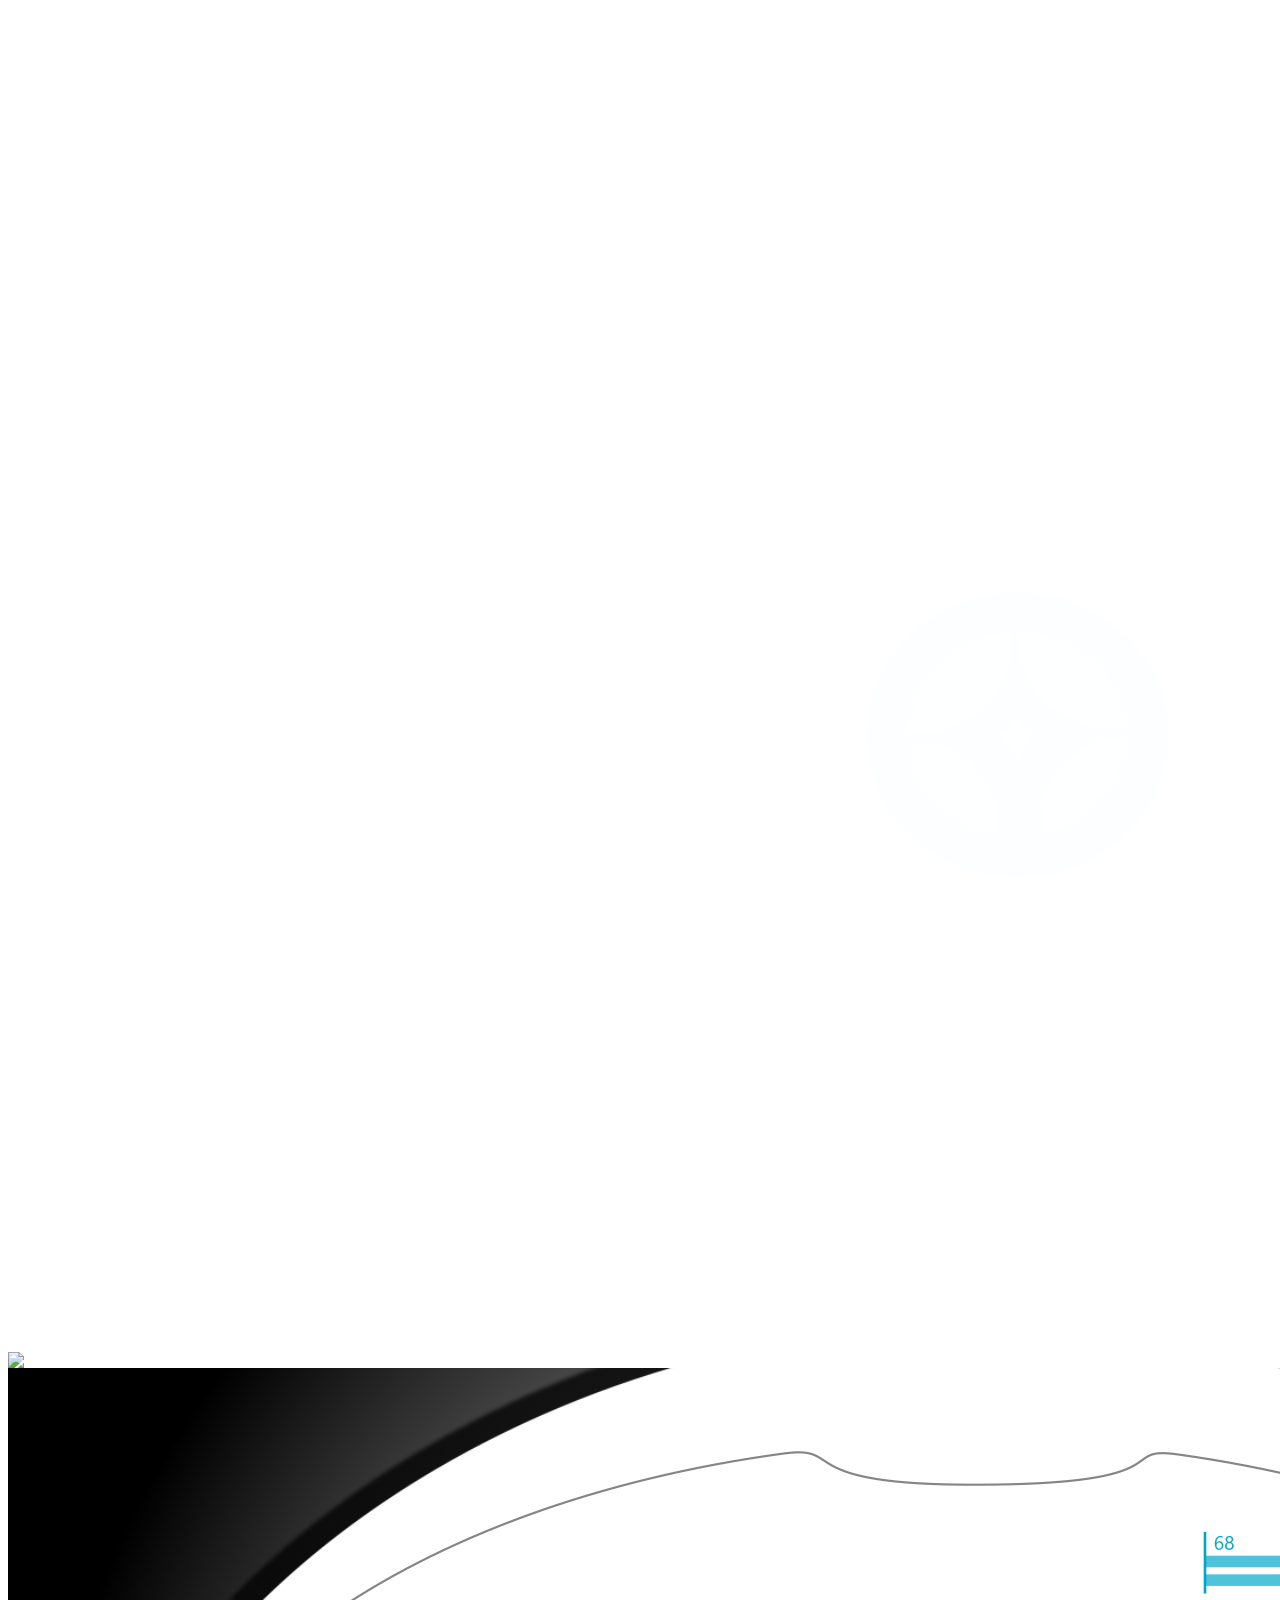
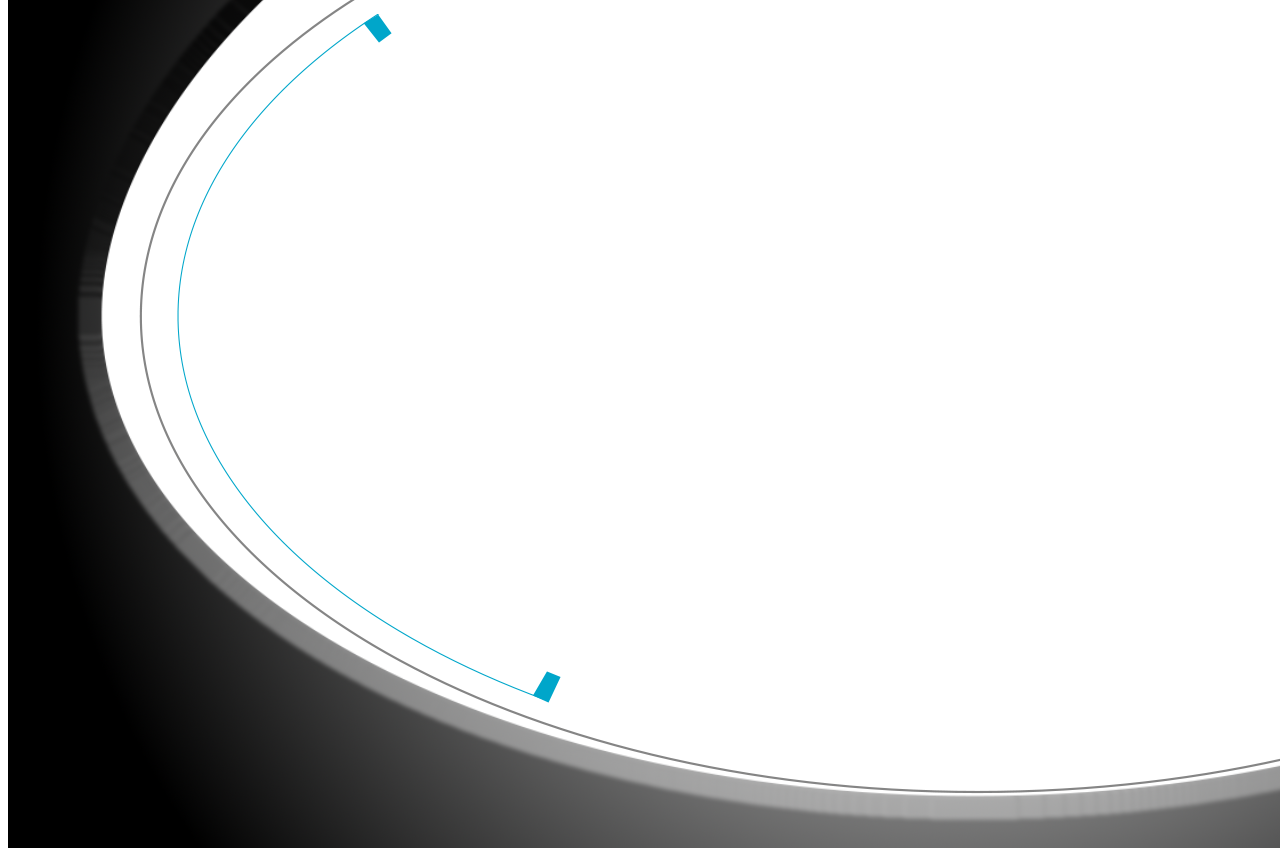
==== commit 2fae7ad2: "New Helmet" ====
--- a/phobos.html
+++ b/phobos.html
@@ -62,11 +62,6 @@
         </div>
       </div>
 
-      <!-- noise overlay -->
-      <!--div>
-        <img class=overlay src="./Assets/noisetest.png" width=100% height=100%>
-      </div-->
-      
     <a-scene fog="type: exponential; color: #000; density: .0035" start>
       
       <a-assets>
@@ -89,7 +84,7 @@
 
       <!--Camera-->
       <a-entity id="rig" camera look-controls wasd-controls="acceleration:10" position="0 1.6 50"> 
-        <a-image src="#helmet" rotation="0 -180 0" position="0 0 -2" scale="8 5 5"></a-image>
+        <a-image src="#helmet" transparent="true"  material="alphaTest: 0.5" rotation="0 0 0" position="0 0 -2" scale="7 4 5"></a-image>
       </a-entity>
       
       <!--Lights-->
